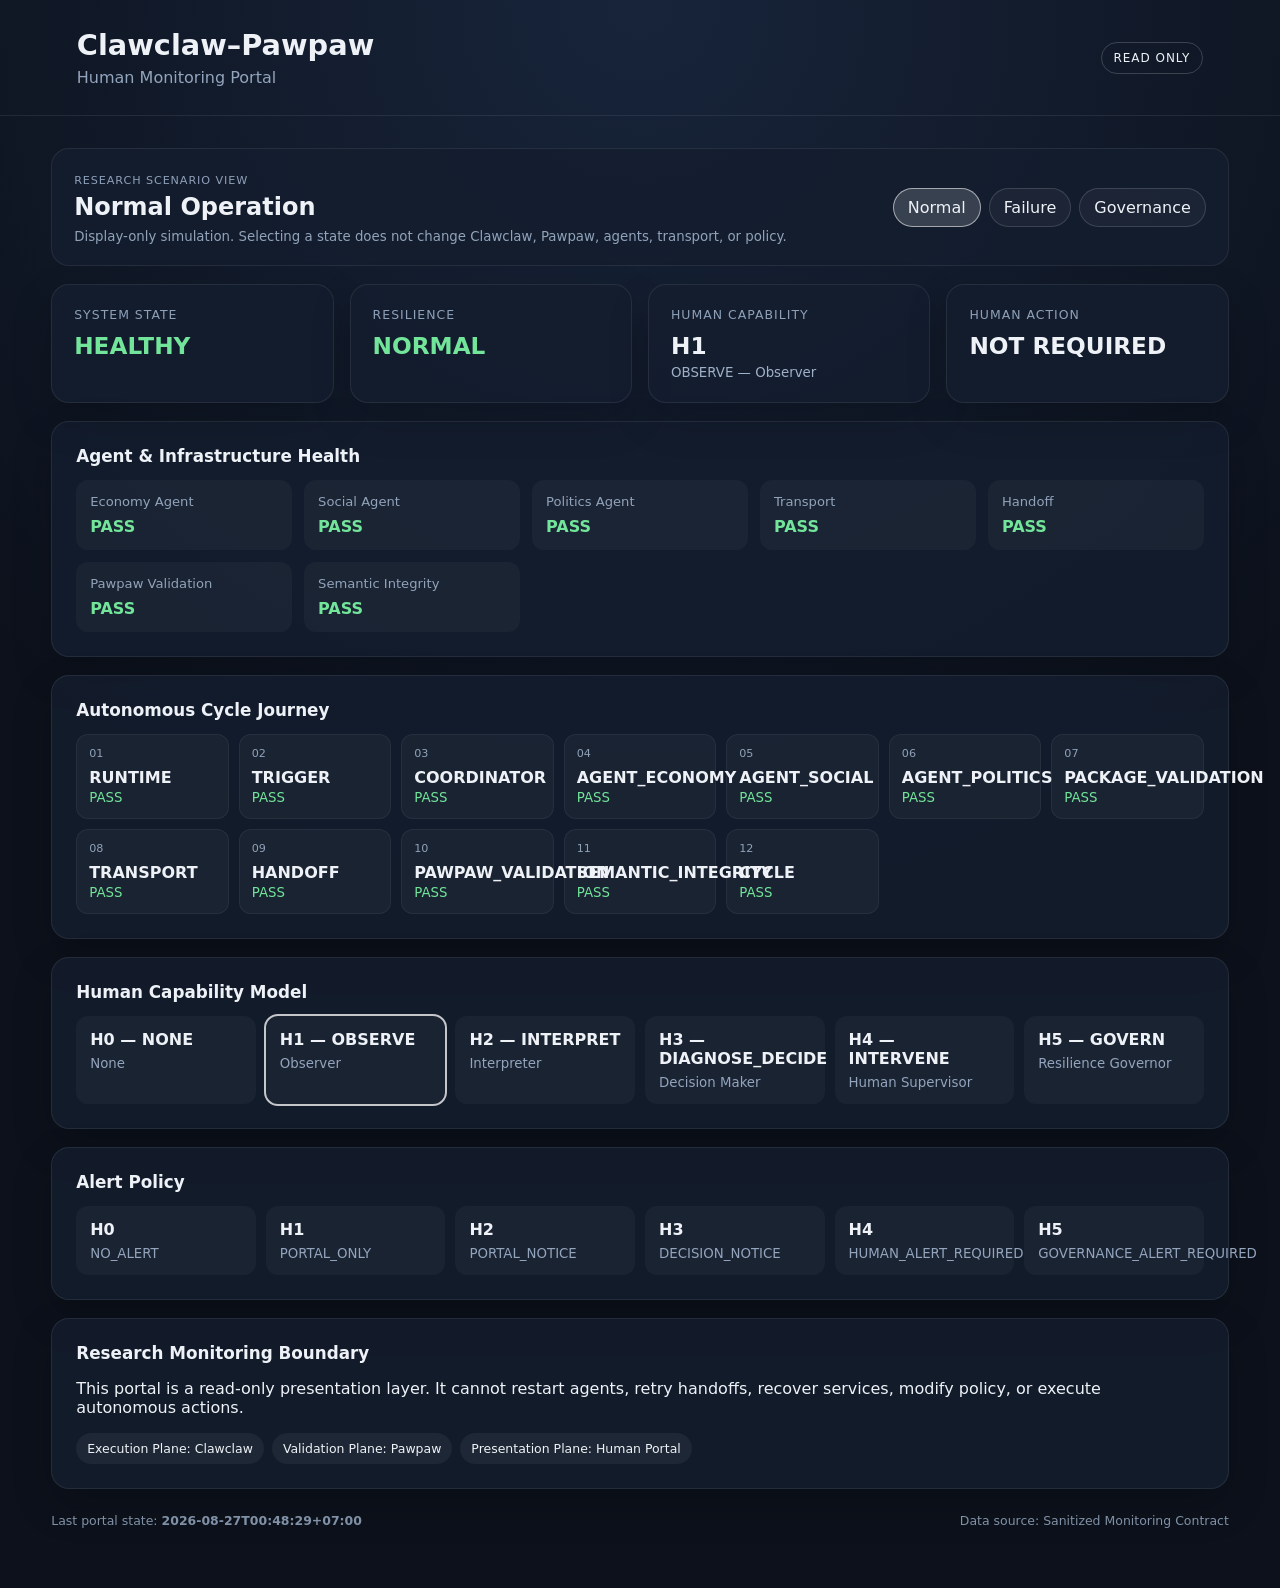
==== index.html @ 5fff1bd5 "Research baseline: Human Monitoring Portal v0.2" ====
<!doctype html>
<html lang="en">
<head>
  <meta charset="utf-8">
  <meta name="viewport"
        content="width=device-width, initial-scale=1">

  <title>Clawclaw–Pawpaw Human Monitoring</title>

  <link rel="stylesheet"
        href="assets/portal.css">
</head>

<body>

<header class="header">
  <div>
    <h1>Clawclaw–Pawpaw</h1>
    <p>Human Monitoring Portal</p>
  </div>

  <div class="readonly">
    READ ONLY
  </div>
</header>



<main>

<section class="scenario-panel">

  <div>
    <span class="label">Research Scenario View</span>
    <h2 id="scenarioTitle">Normal Operation</h2>
    <small>
      Display-only simulation. Selecting a state does not
      change Clawclaw, Pawpaw, agents, transport, or policy.
    </small>
  </div>

  <div class="scenario-switcher">

    <button
      type="button"
      class="scenario-button active"
      data-state="normal">
      Normal
    </button>

    <button
      type="button"
      class="scenario-button"
      data-state="failure">
      Failure
    </button>

    <button
      type="button"
      class="scenario-button"
      data-state="governance">
      Governance
    </button>

  </div>

</section>


<section class="hero">

  <div class="card major">
    <span class="label">System State</span>
    <strong id="systemState">Loading…</strong>
  </div>

  <div class="card major">
    <span class="label">Resilience</span>
    <strong id="resilienceState">Loading…</strong>
  </div>

  <div class="card major">
    <span class="label">Human Capability</span>
    <strong id="humanCapability">Loading…</strong>
    <small id="humanCapabilityName"></small>
  </div>

  <div class="card major">
    <span class="label">Human Action</span>
    <strong id="humanAction">Loading…</strong>
  </div>

</section>


<section class="panel">

  <h2>Agent & Infrastructure Health</h2>

  <div class="health-grid">

    <div class="health-item">
      <span>Economy Agent</span>
      <strong id="economy">—</strong>
    </div>

    <div class="health-item">
      <span>Social Agent</span>
      <strong id="social">—</strong>
    </div>

    <div class="health-item">
      <span>Politics Agent</span>
      <strong id="politics">—</strong>
    </div>

    <div class="health-item">
      <span>Transport</span>
      <strong id="transport">—</strong>
    </div>

    <div class="health-item">
      <span>Handoff</span>
      <strong id="handoff">—</strong>
    </div>

    <div class="health-item">
      <span>Pawpaw Validation</span>
      <strong id="pawpaw">—</strong>
    </div>

    <div class="health-item">
      <span>Semantic Integrity</span>
      <strong id="semantic">—</strong>
    </div>

  </div>

</section>


<section class="panel">

  <h2>Autonomous Cycle Journey</h2>

  <div id="journey"
       class="journey"></div>

</section>


<section class="panel">

  <h2>Human Capability Model</h2>

  <div id="capabilityModel"
       class="capability-model"></div>

</section>


<section class="panel">

  <h2>Alert Policy</h2>

  <div id="alertPolicy"
       class="alert-policy"></div>

</section>


<section class="panel">

  <h2>Research Monitoring Boundary</h2>

  <p>
    This portal is a read-only presentation layer.
    It cannot restart agents, retry handoffs,
    recover services, modify policy,
    or execute autonomous actions.
  </p>

  <div class="boundary">
    <span>Execution Plane: Clawclaw</span>
    <span>Validation Plane: Pawpaw</span>
    <span>Presentation Plane: Human Portal</span>
  </div>

</section>


<footer>

  <div>
    Last portal state:
    <strong id="generatedAt">—</strong>
  </div>

  <div>
    Data source:
    Sanitized Monitoring Contract
  </div>

</footer>

</main>

<script src="assets/app.js"></script>

</body>
</html>
---- assets/portal.css ----
:root {
  font-family:
    Inter,
    system-ui,
    -apple-system,
    BlinkMacSystemFont,
    "Segoe UI",
    sans-serif;

  background: #0c111b;
  color: #eef2f7;
}

* {
  box-sizing: border-box;
}

body {
  margin: 0;
  background:
    radial-gradient(
      circle at top,
      #17243a,
      #0c111b 55%
    );
}

.header {
  display: flex;
  justify-content: space-between;
  align-items: center;

  padding: 28px 6vw;

  border-bottom:
    1px solid rgba(255,255,255,.08);
}

.header h1 {
  margin: 0;
  font-size: 1.8rem;
}

.header p {
  margin: 6px 0 0;
  color: #93a4bd;
}

.readonly {
  padding: 8px 12px;

  border:
    1px solid rgba(255,255,255,.18);

  border-radius: 999px;

  font-size: .75rem;
  letter-spacing: .08em;
}

main {
  width: min(1180px, 92vw);
  margin: 32px auto 60px;
}

.hero {
  display: grid;

  grid-template-columns:
    repeat(auto-fit, minmax(210px, 1fr));

  gap: 16px;
}

.card,
.panel {
  background:
    rgba(20,30,47,.82);

  border:
    1px solid rgba(255,255,255,.08);

  border-radius: 18px;

  box-shadow:
    0 16px 40px rgba(0,0,0,.18);
}

.card {
  padding: 22px;
}

.card .label {
  display: block;
  margin-bottom: 10px;

  color: #8ea0b8;
  font-size: .78rem;

  text-transform: uppercase;
  letter-spacing: .08em;
}

.card strong {
  font-size: 1.45rem;
}

.card small {
  display: block;
  margin-top: 6px;

  color: #9fb1c8;
}

.panel {
  margin-top: 18px;
  padding: 24px;
}

.panel h2 {
  margin-top: 0;
  font-size: 1.05rem;
}

.health-grid {
  display: grid;

  grid-template-columns:
    repeat(auto-fit, minmax(190px,1fr));

  gap: 12px;
}

.health-item {
  padding: 14px;

  background:
    rgba(255,255,255,.035);

  border-radius: 12px;
}

.health-item span {
  display: block;

  margin-bottom: 8px;

  color: #91a3ba;
  font-size: .82rem;
}

.journey {
  display: grid;

  grid-template-columns:
    repeat(auto-fit, minmax(145px,1fr));

  gap: 10px;
}

.stage {
  min-height: 72px;
  padding: 12px;

  background:
    rgba(255,255,255,.035);

  border:
    1px solid rgba(255,255,255,.06);

  border-radius: 12px;
}

.stage span {
  display: block;

  color: #8fa1b8;
  font-size: .7rem;
}

.stage strong {
  display: block;
  margin-top: 8px;
}

.capability-model,
.alert-policy {
  display: grid;

  grid-template-columns:
    repeat(auto-fit, minmax(150px,1fr));

  gap: 10px;
}

.capability,
.policy {
  padding: 14px;

  background:
    rgba(255,255,255,.035);

  border-radius: 12px;
}

.capability.current {
  outline:
    2px solid rgba(255,255,255,.75);
}

.capability strong,
.policy strong {
  display: block;
}

.capability small,
.policy small {
  display: block;

  margin-top: 7px;

  color: #93a4bd;
}

.boundary {
  display: flex;
  flex-wrap: wrap;
  gap: 8px;
}

.boundary span {
  padding: 8px 11px;

  border-radius: 999px;

  background:
    rgba(255,255,255,.05);

  font-size: .78rem;
}

footer {
  margin-top: 24px;

  display: flex;
  justify-content: space-between;
  gap: 14px;
  flex-wrap: wrap;

  color: #8091a7;
  font-size: .78rem;
}

.state-good {
  color: #72e59a;
}

.state-warning {
  color: #ffd166;
}

.state-critical {
  color: #ff8080;
}

/* =========================================================
   MULTISTATE PORTAL CONTROLS
   DISPLAY-ONLY RESEARCH VIEW
   ========================================================= */

.scenario-panel {
  display: flex;
  justify-content: space-between;
  align-items: center;
  gap: 18px;

  padding: 20px 22px;
  margin-bottom: 18px;

  background:
    rgba(20,30,47,.82);

  border:
    1px solid rgba(255,255,255,.08);

  border-radius: 18px;
}

.scenario-panel h2 {
  margin: 5px 0;
}

.scenario-panel .label {
  color: #8ea0b8;

  text-transform: uppercase;
  letter-spacing: .08em;

  font-size: .7rem;
}

.scenario-panel small {
  color: #91a3ba;
}

.scenario-switcher {
  display: flex;
  gap: 8px;
  flex-wrap: wrap;
}

.scenario-button {
  appearance: none;

  border:
    1px solid rgba(255,255,255,.14);

  background:
    rgba(255,255,255,.04);

  color: #eef2f7;

  border-radius: 999px;

  padding: 9px 14px;

  cursor: pointer;

  font: inherit;
}

.scenario-button.active {
  background:
    rgba(255,255,255,.16);

  border-color:
    rgba(255,255,255,.55);
}

.scenario-button[data-state="failure"].active {
  outline:
    2px solid rgba(255,128,128,.55);
}

.scenario-button[data-state="governance"].active {
  outline:
    2px solid rgba(197,150,255,.65);
}

.state-missing {
  color: #93a4bd;
}

.scenario-warning {
  color: #ffd166;
}

.scenario-critical {
  color: #ff8080;
}

@media (max-width: 720px) {

  .scenario-panel {
    align-items: flex-start;
    flex-direction: column;
  }

}
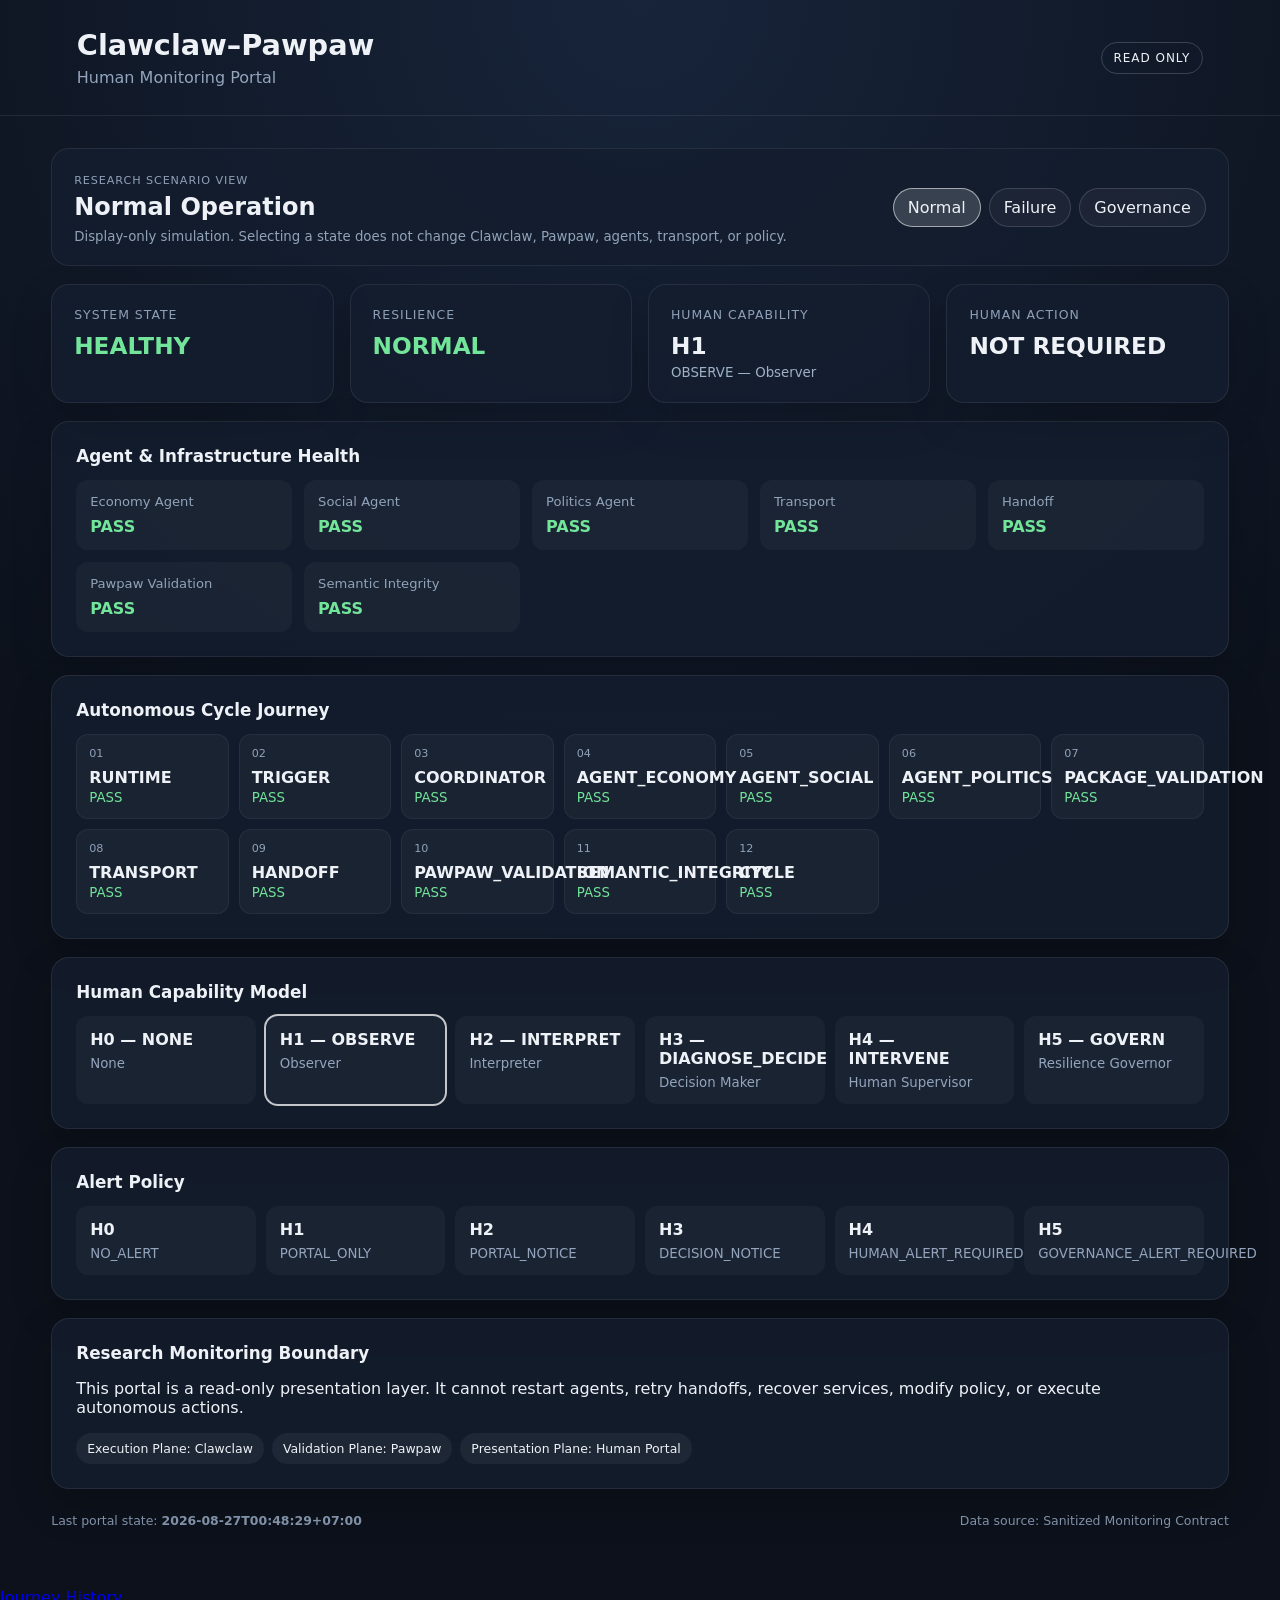
==== commit 5a7000a3: "Publish historical journey portal" ====
--- a/index.html
+++ b/index.html
@@ -207,5 +207,7 @@
 
 <script src="assets/app.js"></script>
 
+
+<a class="journey-history-link" href="journey.html" aria-label="Journey History">Journey History</a>
 </body>
 </html>
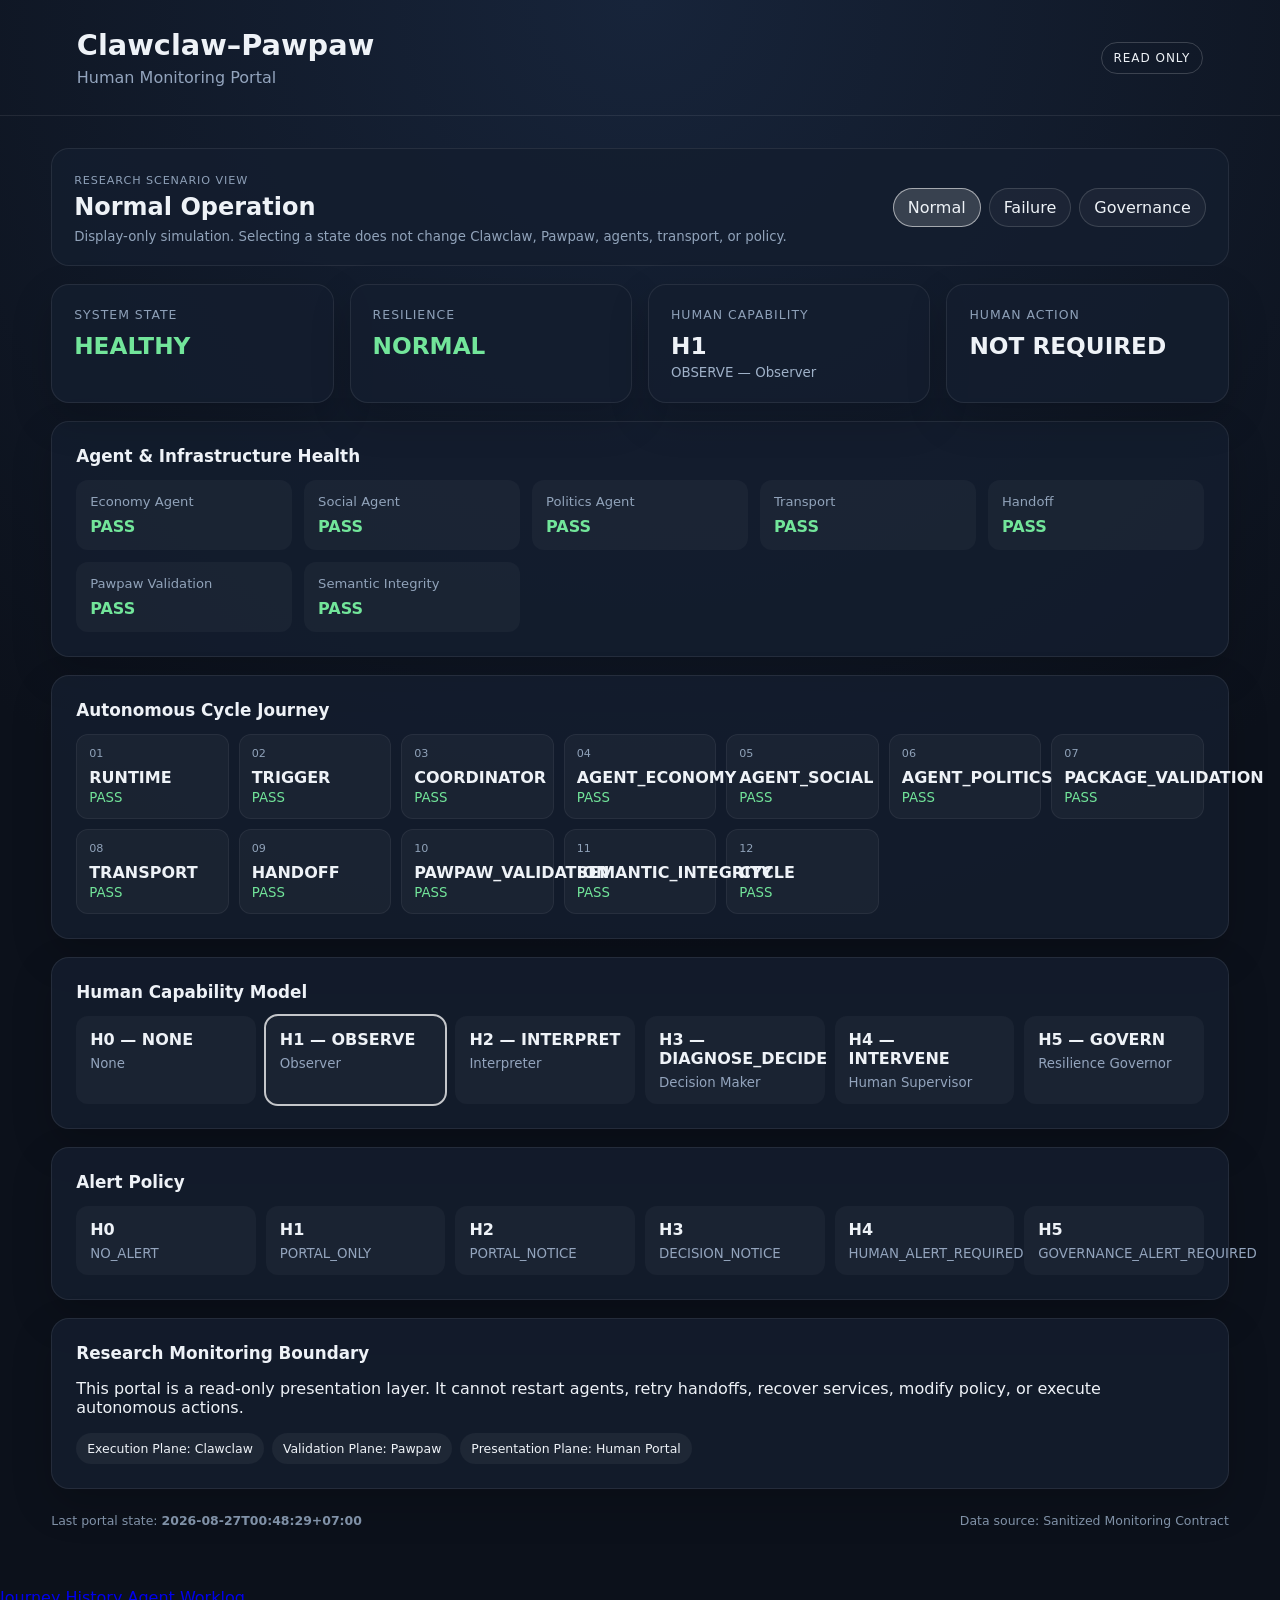
==== commit 339b7377: "Connect Human Monitoring Portal to Agent Worklog evidence" ====
--- a/index.html
+++ b/index.html
@@ -209,5 +209,6 @@
 
 
 <a class="journey-history-link" href="journey.html" aria-label="Journey History">Journey History</a>
+<a class="journey-history-link" href="agent-worklog/" aria-label="Agent Worklog">Agent Worklog</a>
 </body>
 </html>
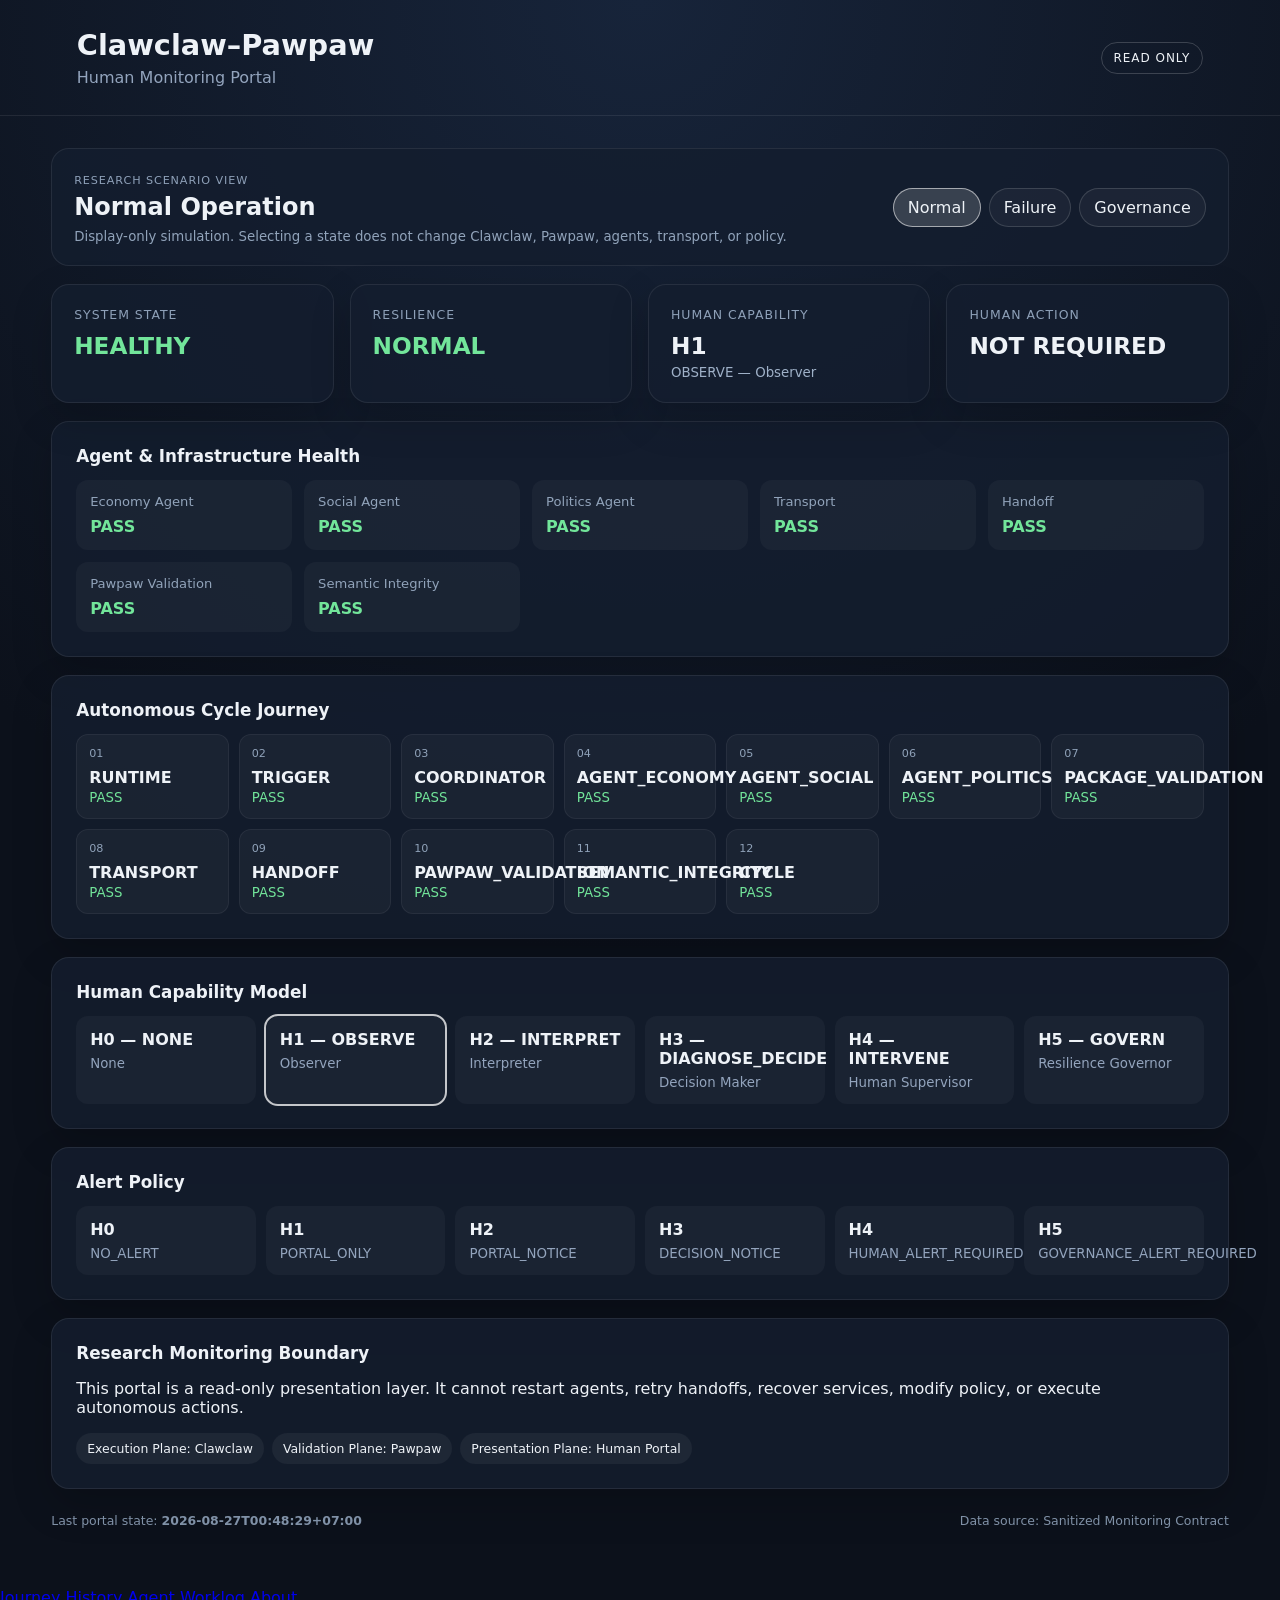
==== commit 6230ee7f: "Add About link to portal navigation" ====
--- a/index.html
+++ b/index.html
@@ -210,5 +210,6 @@
 
 <a class="journey-history-link" href="journey.html" aria-label="Journey History">Journey History</a>
 <a class="journey-history-link" href="agent-worklog/" aria-label="Agent Worklog">Agent Worklog</a>
+<a class="journey-history-link" href="about/" aria-label="About">About</a>
 </body>
 </html>
